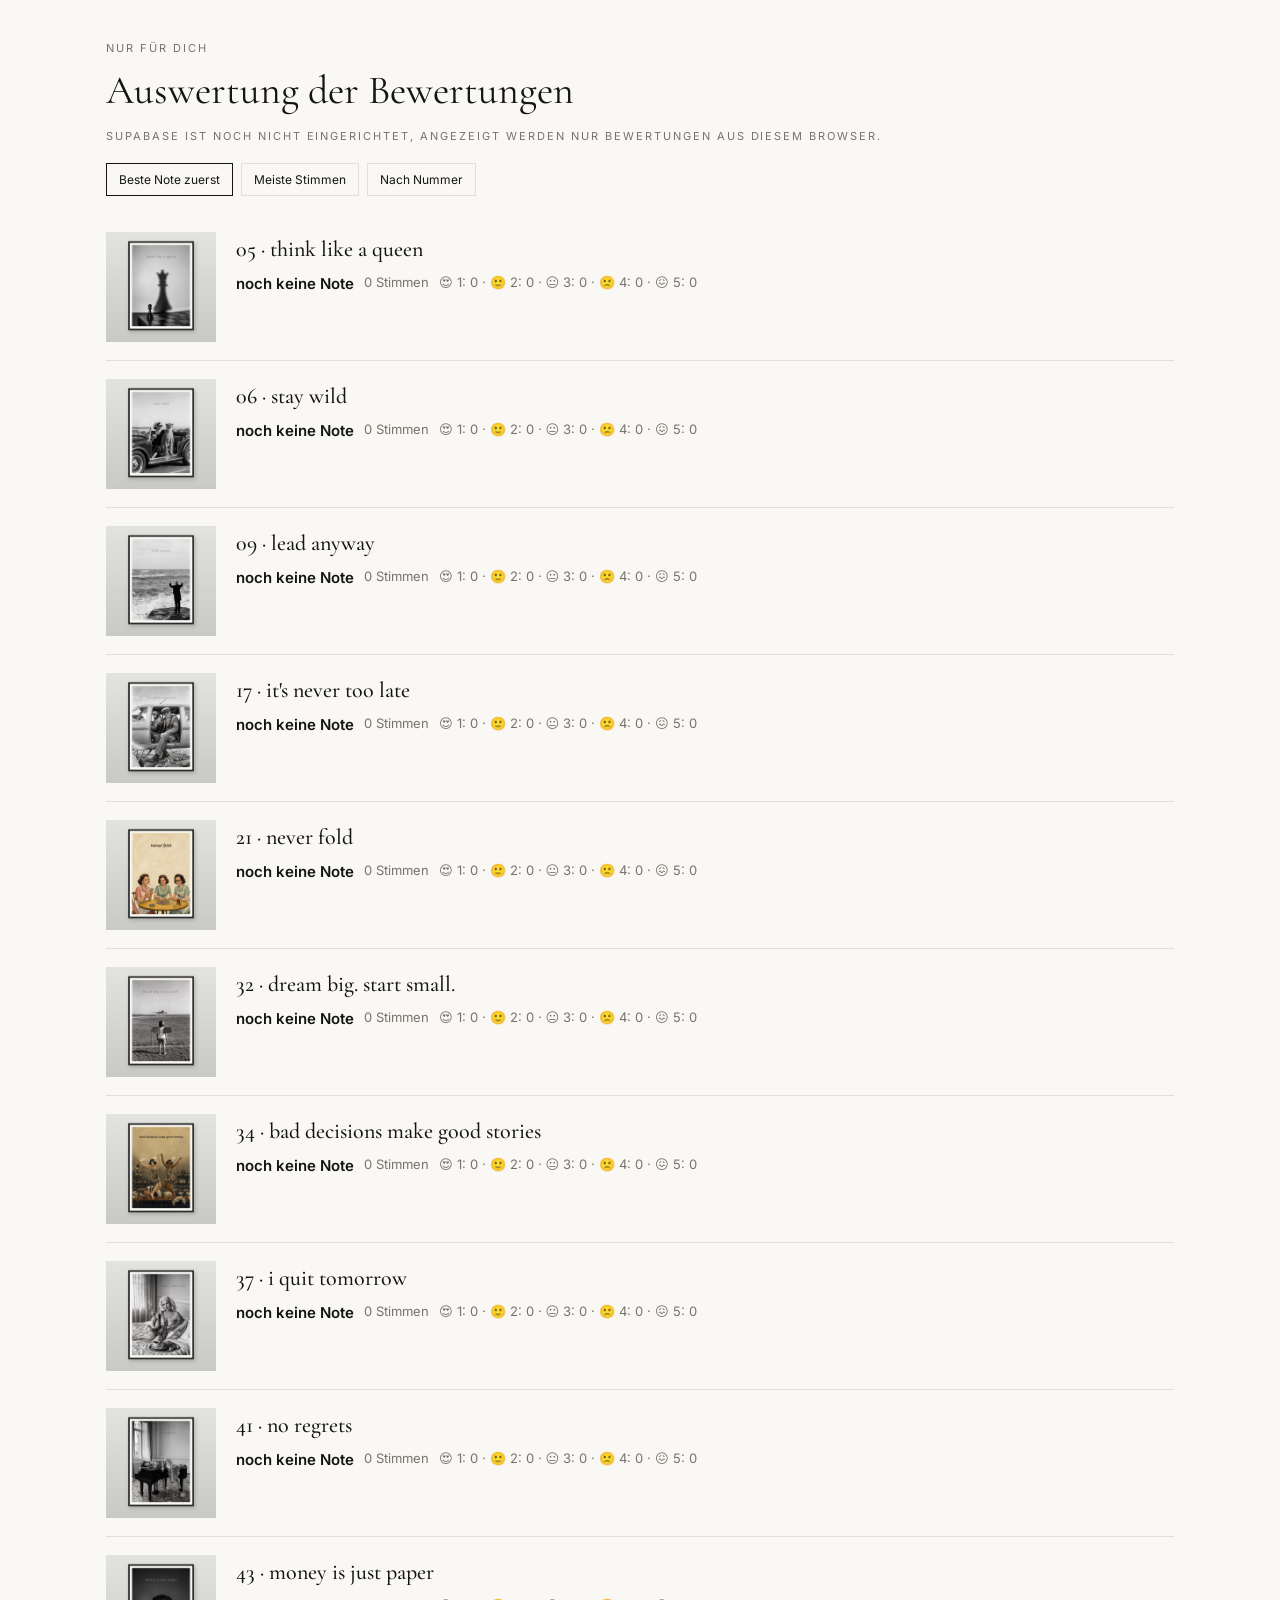
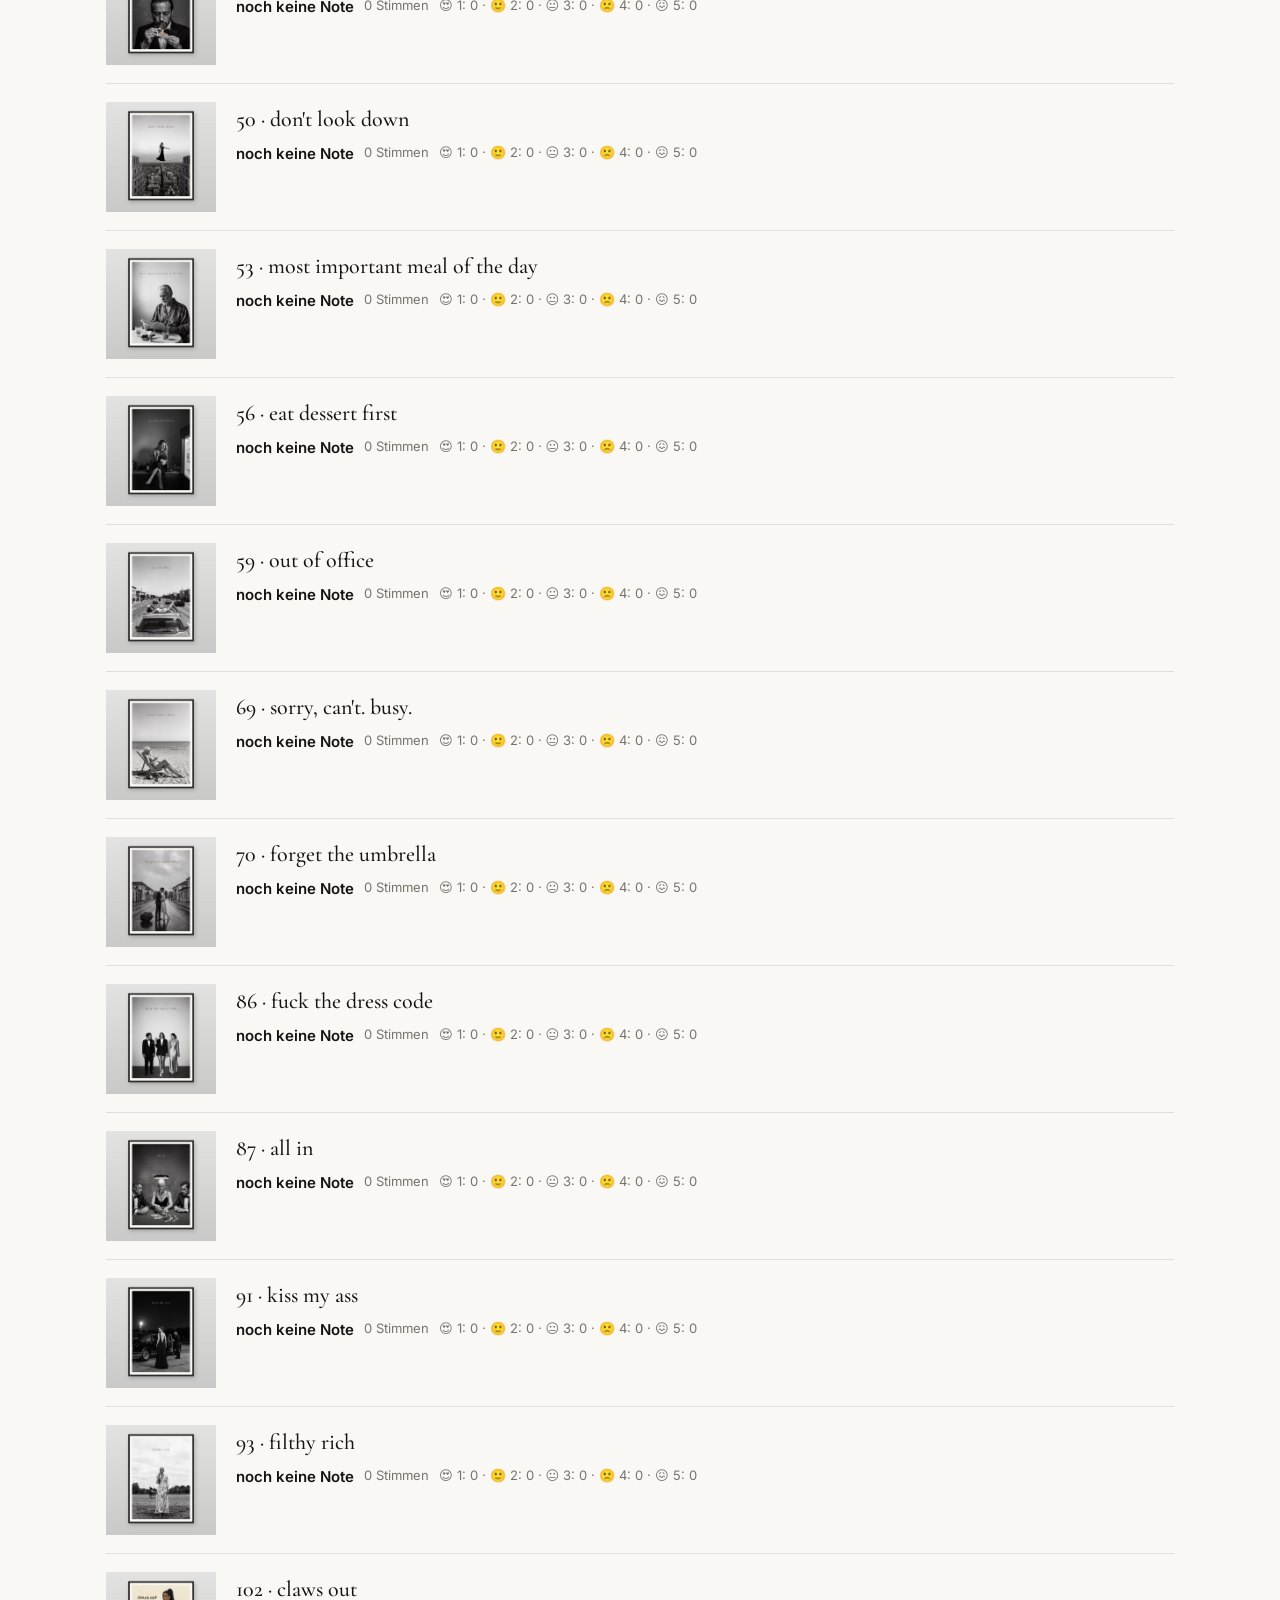
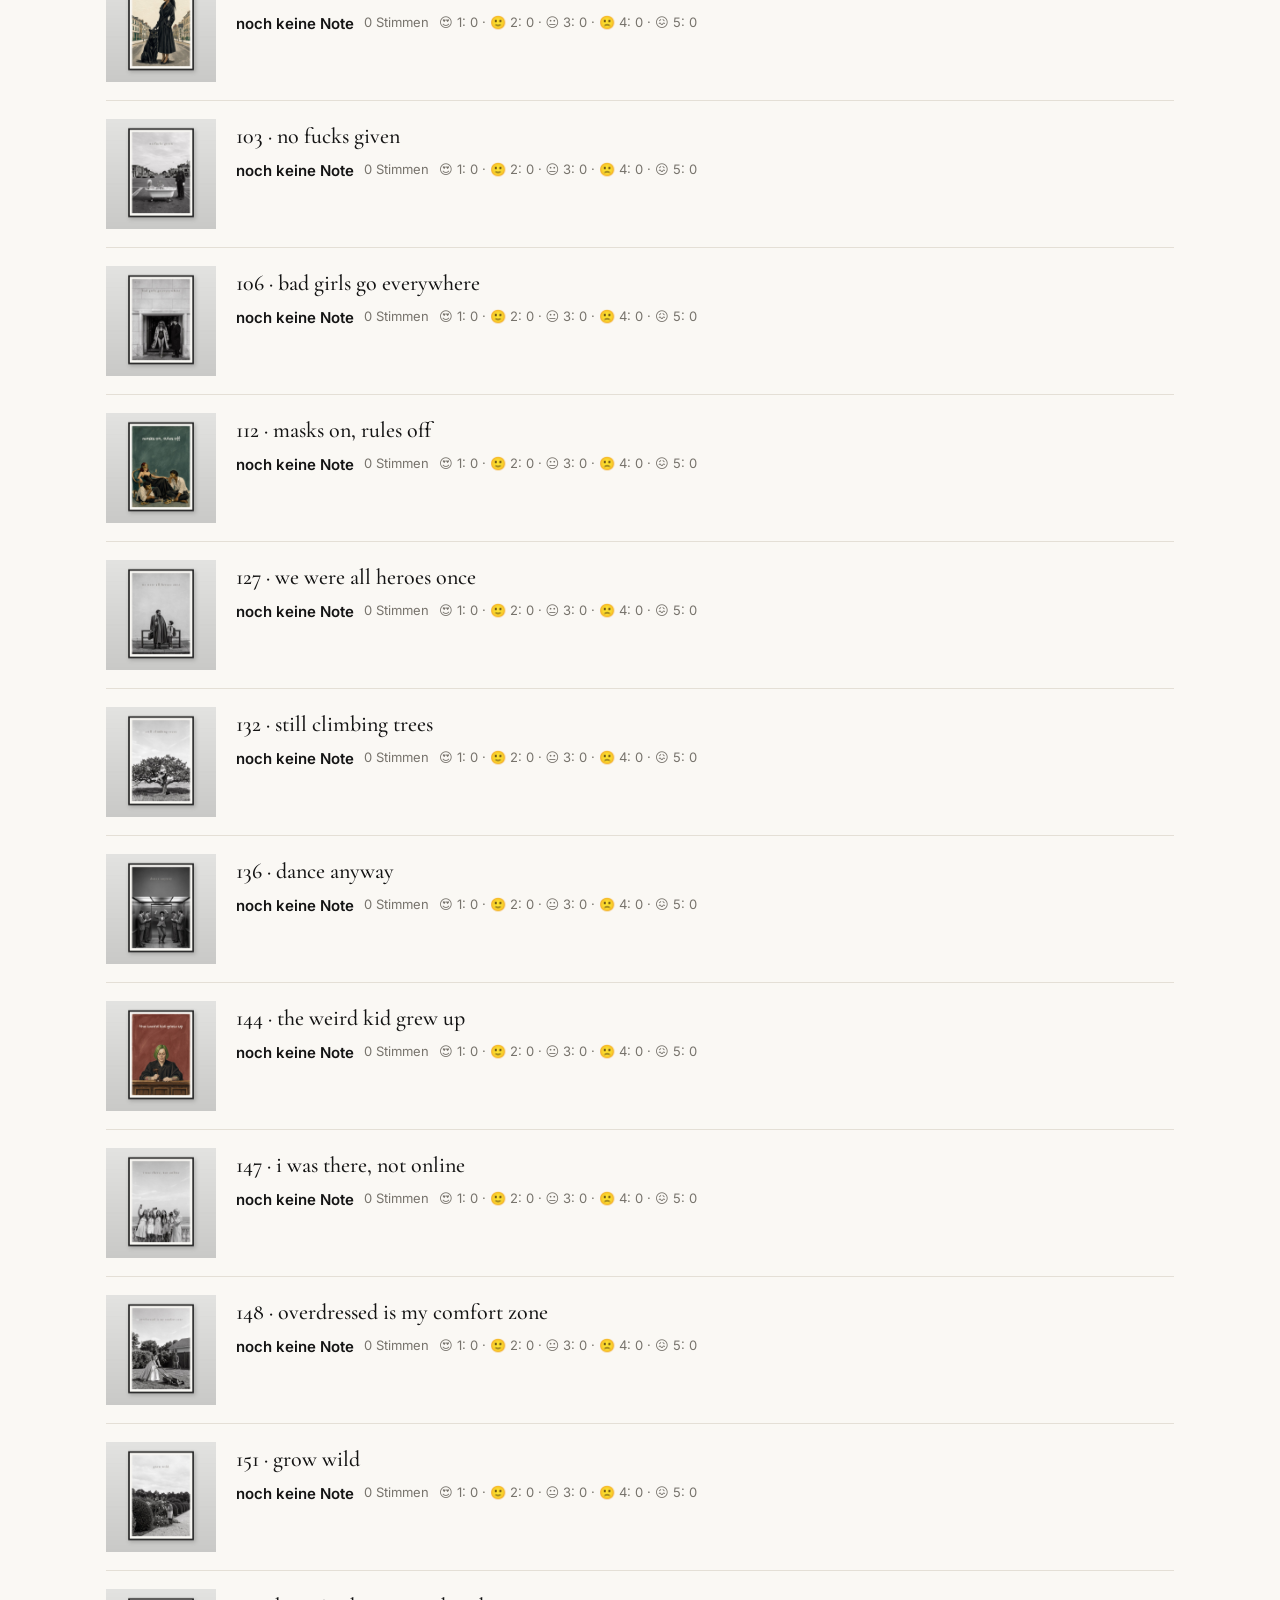
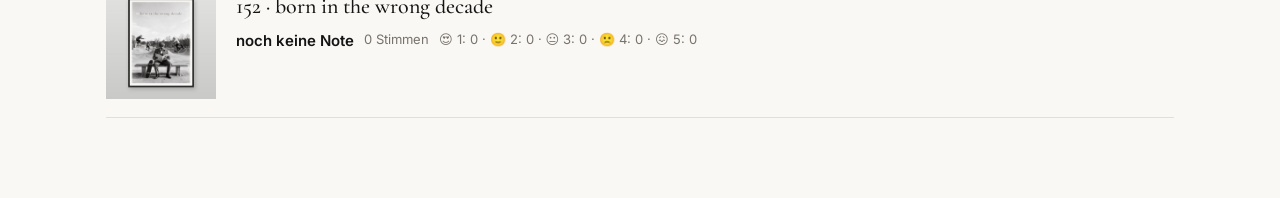
==== auswertung.html @ d10fd91e "Shop Prototyp mit Bewertungsmodus Co-Authored-By: Claude Opus 5.5 <noreply@anthropic.com>" ====
<!doctype html>
<html lang="de">
<head>
  <meta charset="utf-8">
  <meta name="viewport" content="width=device-width, initial-scale=1">
  <title>Auswertung · Prototyp</title>
  <meta name="robots" content="noindex, nofollow">
  <link href="https://fonts.googleapis.com/css2?family=Cormorant+Garamond:wght@400;500&family=Inter:wght@400;500&display=swap" rel="stylesheet">
  <link rel="stylesheet" href="style.css">
  <style>
    .aw { max-width: 1100px; margin: 0 auto; padding: 40px 16px 80px; }
    .aw h1 { font-family: var(--serif); font-weight: 400; font-size: 40px; margin: 0 0 6px; }
    .zeile-aw { display: grid; grid-template-columns: 110px 1fr; gap: 20px; padding: 18px 0; border-bottom: 1px solid var(--linie); }
    .zeile-aw img { width: 110px; }
    .zeile-aw h3 { font-family: var(--serif); font-weight: 500; font-size: 22px; margin: 0; }
    .verteilung { display: flex; gap: 10px; font-size: 13px; color: var(--grau); margin: 4px 0 8px; flex-wrap: wrap; }
    .note-gross { font-size: 15px; font-weight: 600; color: var(--tinte); }
    .komm { font-size: 14px; margin: 4px 0; }
    .komm b { font-weight: 500; }
    .sortierung { display: flex; gap: 8px; margin: 18px 0; flex-wrap: wrap; }
    .sortierung button { background: none; border: 1px solid var(--linie); padding: 6px 12px; font-size: 12px; }
    .sortierung button.aktiv { border-color: var(--tinte); }
  </style>
</head>
<body>
  <main class="aw">
    <p class="klein">Nur für dich</p>
    <h1>Auswertung der Bewertungen</h1>
    <p id="info" class="klein"></p>
    <div class="sortierung">
      <button data-s="schnitt" class="aktiv">Beste Note zuerst</button>
      <button data-s="anzahl">Meiste Stimmen</button>
      <button data-s="id">Nach Nummer</button>
    </div>
    <div id="liste"></div>
  </main>
  <script src="config.js"></script>
  <script src="produkte.js"></script>
  <script>
  (async () => {
    const C = window.SHOP_CONFIG, P = window.PRODUKTE;
    const GES = ["", "😍", "🙂", "😐", "🙁", "😖"];
    let daten = [];
    if (C.supabaseUrl && C.supabaseAnonKey) {
      const r = await fetch(`${C.supabaseUrl}/rest/v1/bewertungen?select=*&order=erstellt_am.desc&limit=5000`,
        { headers: { apikey: C.supabaseAnonKey, Authorization: `Bearer ${C.supabaseAnonKey}` } });
      daten = await r.json();
      document.getElementById("info").textContent = `${daten.length} Bewertungen von ${new Set(daten.map(d => d.name || "anonym")).size} Personen (Namen, sofern angegeben)`;
    } else {
      try { daten = JSON.parse(localStorage.getItem("bewertungen_lokal")) || []; } catch { daten = []; }
      document.getElementById("info").textContent = "Supabase ist noch nicht eingerichtet, angezeigt werden nur Bewertungen aus diesem Browser.";
    }
    const pro = P.map(p => {
      const d = daten.filter(x => x.motiv_id === p.id);
      const schnitt = d.length ? d.reduce((s, x) => s + x.note, 0) / d.length : 99;
      return { p, d, schnitt, anzahl: d.length };
    });
    function zeichne(s) {
      const l = [...pro].sort((a, b) => s === "schnitt" ? a.schnitt - b.schnitt : s === "anzahl" ? b.anzahl - a.anzahl : a.p.id.localeCompare(b.p.id, undefined, { numeric: true }));
      const box = document.getElementById("liste");
      box.innerHTML = "";
      for (const { p, d, schnitt } of l) {
        const z = document.createElement("div");
        z.className = "zeile-aw";
        const vert = [1, 2, 3, 4, 5].map(n => `${GES[n]} ${n}: ${d.filter(x => x.note === n).length}`).join(" · ");
        z.innerHTML = `<img src="${p.rahmen}" alt=""><div><h3></h3>
          <div class="verteilung"><span class="note-gross">${d.length ? "Ø " + schnitt.toFixed(2).replace(".", ",") : "noch keine Note"}</span><span>${d.length} Stimmen</span><span>${vert}</span></div>
          <div class="kommentare"></div></div>`;
        z.querySelector("h3").textContent = `${p.id} · ${p.titel}`;
        for (const x of d.filter(x => x.kommentar)) {
          const k = document.createElement("p");
          k.className = "komm";
          k.innerHTML = `<b></b> `;
          k.querySelector("b").textContent = `${GES[x.note]} ${x.name || "anonym"}:`;
          k.append(document.createTextNode(x.kommentar));
          z.querySelector(".kommentare").append(k);
        }
        box.append(z);
      }
    }
    document.querySelectorAll(".sortierung button").forEach(b => b.onclick = () => {
      document.querySelectorAll(".sortierung button").forEach(x => x.classList.toggle("aktiv", x === b));
      zeichne(b.dataset.s);
    });
    zeichne("schnitt");
  })();
  </script>
</body>
</html>
---- style.css ----
:root {
  --papier: #faf8f4;
  --tinte: #141414;
  --grau: #77736c;
  --linie: #e4dfd6;
  --gold: #9a7b4f;
  --serif: "Cormorant Garamond", Georgia, serif;
  --sans: "Inter", system-ui, sans-serif;
}
* { box-sizing: border-box; }
html { scroll-behavior: smooth; }
body { margin: 0; background: var(--papier); color: var(--tinte); font: 15px/1.6 var(--sans); }
img { display: block; max-width: 100%; }
button { font: inherit; color: inherit; cursor: pointer; }
[hidden] { display: none !important; }

.banner { background: var(--tinte); color: #eee; text-align: center; font-size: 12px; letter-spacing: .08em; padding: 8px 16px; }
.link { background: none; border: 0; color: #fff; text-decoration: underline; padding: 0; letter-spacing: inherit; }

.kopf { display: flex; align-items: center; justify-content: space-between; gap: 16px; padding: 22px clamp(16px, 4vw, 56px); border-bottom: 1px solid var(--linie); position: sticky; top: 0; background: rgba(250, 248, 244, .94); backdrop-filter: blur(6px); z-index: 5; }
.marke { font-family: var(--serif); font-size: clamp(20px, 3vw, 28px); letter-spacing: .28em; text-decoration: none; color: var(--tinte); white-space: nowrap; }
nav { display: flex; gap: 4px; flex-wrap: wrap; }
nav button { background: none; border: 0; padding: 8px 12px; font-size: 12px; letter-spacing: .14em; text-transform: uppercase; color: var(--grau); }
nav button.aktiv, nav button:hover { color: var(--tinte); }

.held { display: grid; grid-template-columns: 1fr 1fr; align-items: center; gap: clamp(24px, 5vw, 72px); padding: clamp(32px, 6vw, 80px) clamp(16px, 4vw, 56px); }
.held h1 { font-family: var(--serif); font-weight: 400; font-size: clamp(40px, 6vw, 76px); line-height: 1.02; margin: 8px 0 18px; }
.held em { font-style: italic; color: var(--gold); }
.held-bild { width: 100%; max-height: 78vh; object-fit: contain; }
.klein { font-size: 11px; letter-spacing: .18em; text-transform: uppercase; color: var(--grau); margin: 0; }
.untertitel { color: var(--grau); margin: 0 0 28px; font-size: 17px; }

.knopf { background: var(--tinte); color: #fff; border: 1px solid var(--tinte); padding: 13px 26px; font-size: 12px; letter-spacing: .16em; text-transform: uppercase; transition: opacity .2s; }
.knopf:hover:not(:disabled) { opacity: .82; }
.knopf:disabled { opacity: .35; cursor: not-allowed; }
.knopf.hell { background: transparent; color: var(--tinte); }
.knopf.breit { width: 100%; margin-top: 10px; }

.filter { display: flex; flex-wrap: wrap; gap: 8px; align-items: center; padding: 0 clamp(16px, 4vw, 56px) 24px; }
.filter button { background: none; border: 1px solid var(--linie); padding: 7px 14px; font-size: 12px; letter-spacing: .08em; }
.filter button.aktiv { border-color: var(--tinte); background: var(--tinte); color: #fff; }
.trenner { width: 1px; height: 22px; background: var(--linie); margin: 0 6px; }
.ab18 { font-size: 10px; border: 1px solid currentColor; padding: 0 4px; margin-left: 4px; }

.raster { display: grid; grid-template-columns: repeat(auto-fill, minmax(260px, 1fr)); gap: clamp(20px, 3vw, 40px) clamp(16px, 2.5vw, 32px); padding: 0 clamp(16px, 4vw, 56px) 72px; }
.karte { background: none; border: 0; padding: 0; text-align: left; }
.karte .bildrahmen { position: relative; overflow: hidden; background: #ecebe8; aspect-ratio: 1; }
.karte img { width: 100%; height: 100%; object-fit: cover; transition: opacity .35s, transform .6s; }
.karte .motiv { position: absolute; inset: 0; opacity: 0; object-fit: contain; background: #ecebe8; }
.karte:hover .motiv { opacity: 1; }
.karte:hover .rahmen { transform: scale(1.02); }
.karte h3 { font-family: var(--serif); font-weight: 500; font-size: 21px; margin: 12px 0 2px; }
.karte .zeile { display: flex; justify-content: space-between; font-size: 13px; color: var(--grau); }
.schnitt { font-size: 12px; color: var(--gold); }

dialog { border: 0; padding: 0; max-width: min(1100px, 94vw); width: 100%; background: var(--papier); }
dialog::backdrop { background: rgba(10, 10, 10, .55); }
.schliessen { position: absolute; right: 12px; top: 6px; background: none; border: 0; font-size: 32px; z-index: 2; }
.produkt-inhalt { display: grid; grid-template-columns: 1.2fr 1fr; gap: 36px; padding: 36px; }
.produkt-bilder img#p-bild { width: 100%; background: #ecebe8; }
.mini { display: flex; gap: 8px; margin-top: 8px; }
.mini button { border: 1px solid var(--linie); padding: 0; width: 72px; background: none; }
.produkt-info h2 { font-family: var(--serif); font-weight: 400; font-size: 36px; line-height: 1.1; margin: 6px 0 10px; }
.preis { font-size: 18px; margin: 0 0 22px; }
.groessen { display: flex; flex-wrap: wrap; gap: 8px; margin: 8px 0 18px; }
.groessen button { background: none; border: 1px solid var(--linie); padding: 8px 12px; font-size: 13px; }
.groessen button.aktiv { border-color: var(--tinte); }
.details { color: var(--grau); font-size: 13px; padding-left: 18px; margin-top: 22px; }

/* Bewerten */
.bew-kopf { max-width: 720px; margin: 0 auto; padding: 40px 16px 12px; text-align: center; }
.bew-kopf h2, .fertig h2, .text h2 { font-family: var(--serif); font-weight: 400; font-size: clamp(30px, 4vw, 44px); margin: 0 0 8px; }
.bew-kopf p { color: var(--grau); }
.namensfeld { display: inline-flex; gap: 10px; align-items: center; font-size: 13px; color: var(--grau); margin: 6px 0 18px; }
.namensfeld input { border: 0; border-bottom: 1px solid var(--tinte); background: none; padding: 4px; font: inherit; width: 160px; }
.fortschritt { height: 2px; background: var(--linie); }
#balken { height: 100%; width: 0; background: var(--tinte); transition: width .3s; }
#zaehler { margin-top: 8px; }

.bew-karte { display: grid; grid-template-columns: 1.1fr 1fr; gap: clamp(20px, 4vw, 48px); max-width: 1100px; margin: 0 auto; padding: 24px 16px 64px; align-items: start; }
.bew-bild { background: #ecebe8; }
.bew-bild img { width: 100%; max-height: 80vh; object-fit: contain; margin: 0 auto; }
.bew-seite h3 { font-family: var(--serif); font-weight: 400; font-size: clamp(28px, 3.4vw, 40px); margin: 4px 0 14px; line-height: 1.1; }
.umschalter { display: flex; gap: 6px; margin-bottom: 22px; }
.umschalter button { background: none; border: 1px solid var(--linie); padding: 6px 12px; font-size: 12px; }
.umschalter button.aktiv { border-color: var(--tinte); }

.noten { display: grid; grid-template-columns: repeat(5, 1fr); gap: 8px; margin-bottom: 16px; }
.note { background: #fff; border: 1px solid var(--linie); padding: 10px 4px 8px; display: flex; flex-direction: column; align-items: center; gap: 2px; transition: transform .15s, border-color .15s; }
.note:hover { transform: translateY(-2px); }
.note .gesicht { font-size: 30px; line-height: 1.1; }
.note .zahl { font-family: var(--serif); font-size: 22px; font-weight: 500; }
.note .wort { font-size: 10px; letter-spacing: .06em; text-transform: uppercase; color: var(--grau); text-align: center; }
.note[aria-checked="true"] { border-color: var(--tinte); background: var(--tinte); color: #fff; }
.note[aria-checked="true"] .wort { color: #ddd; }
textarea { width: 100%; min-height: 96px; border: 1px solid var(--linie); background: #fff; padding: 12px; font: inherit; resize: vertical; }
.bew-knoepfe { display: flex; flex-wrap: wrap; gap: 8px; margin-top: 12px; }
.bew-knoepfe #senden { margin-left: auto; }
.meldung { margin-top: 10px; min-height: 1em; text-transform: none; letter-spacing: 0; }
.fertig, .text { max-width: 640px; margin: 0 auto; padding: 72px 16px; text-align: center; }
.text { text-align: left; }
.text p { font-size: 17px; }

.fuss { border-top: 1px solid var(--linie); padding: 28px; text-align: center; font-size: 12px; color: var(--grau); letter-spacing: .1em; }

@media (max-width: 760px) {
  .held, .produkt-inhalt, .bew-karte { grid-template-columns: 1fr; }
  .held-bild { order: -1; max-height: 60vh; }
  .produkt-inhalt { padding: 44px 16px 24px; gap: 18px; }
  .kopf { flex-direction: column; gap: 8px; padding: 14px 16px; }
  .note .wort { display: none; }
  .bew-knoepfe #senden { width: 100%; margin-left: 0; order: -1; }
}
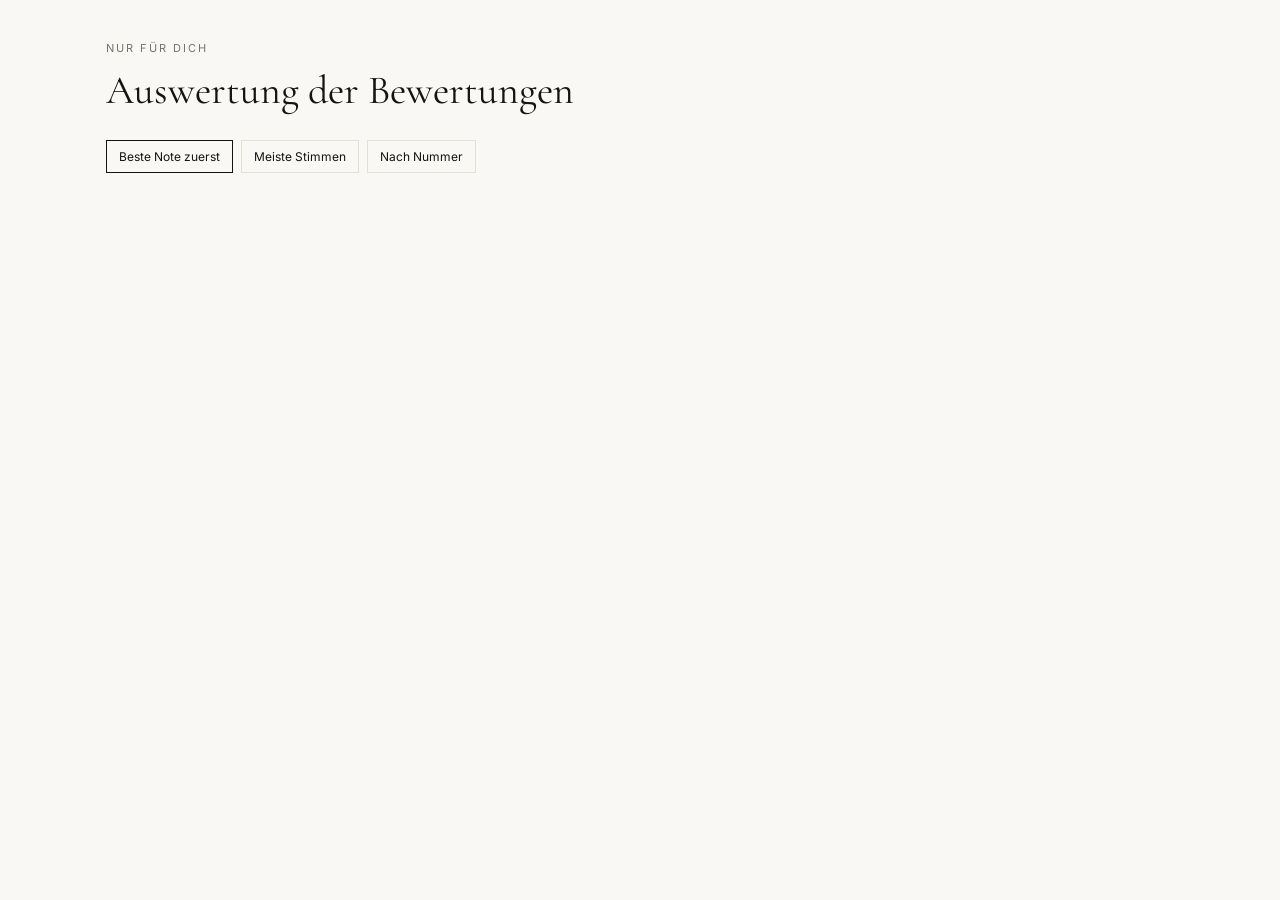
==== commit e4b01612: "Supabase eingebunden Co-Authored-By: Claude Opus 5.5 <noreply@anthropic.com>" ====
--- a/auswertung.html
+++ b/auswertung.html
@@ -43,7 +43,7 @@
     let daten = [];
     if (C.supabaseUrl && C.supabaseAnonKey) {
       const r = await fetch(`${C.supabaseUrl}/rest/v1/bewertungen?select=*&order=erstellt_am.desc&limit=5000`,
-        { headers: { apikey: C.supabaseAnonKey, Authorization: `Bearer ${C.supabaseAnonKey}` } });
+        { headers: C.supabaseAnonKey.startsWith("eyJ") ? { apikey: C.supabaseAnonKey, Authorization: `Bearer ${C.supabaseAnonKey}` } : { apikey: C.supabaseAnonKey } });
       daten = await r.json();
       document.getElementById("info").textContent = `${daten.length} Bewertungen von ${new Set(daten.map(d => d.name || "anonym")).size} Personen (Namen, sofern angegeben)`;
     } else {
